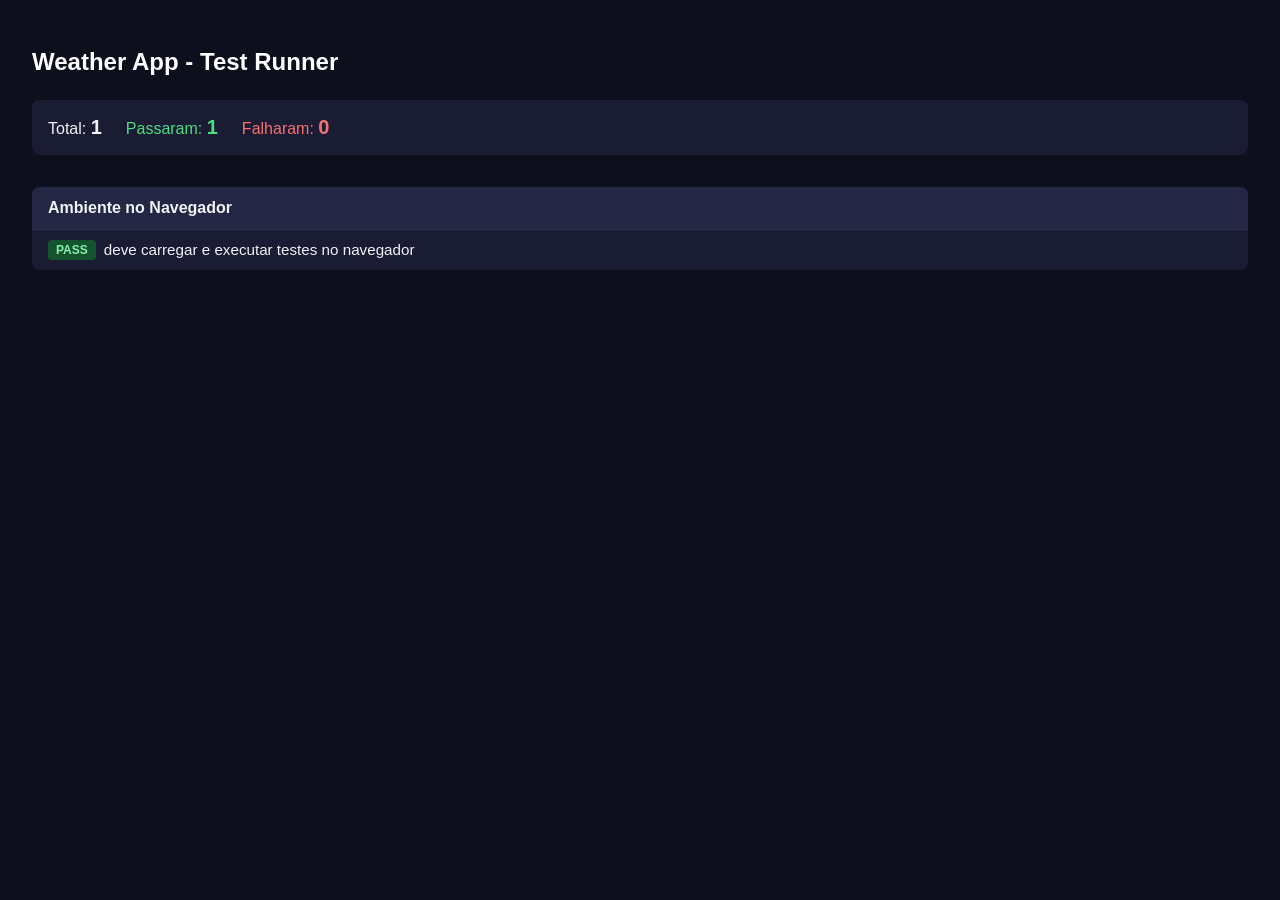
==== tests/runner.html @ 443f82dc "Configure native test runner and project structure" ====
<!DOCTYPE html>
<html lang="pt-BR">
<head>
  <meta charset="UTF-8">
  <meta name="viewport" content="width=device-width, initial-scale=1.0">
  <title>Test Runner - Weather App</title>
  <style>
    body {
      font-family: -apple-system, BlinkMacSystemFont, "Segoe UI", Roboto, sans-serif;
      background: #0d0f1d;
      color: #f1f2f6;
      margin: 0;
      padding: 2rem;
    }
    h1 {
      font-size: 1.5rem;
      margin-bottom: 1.5rem;
      color: #fff;
    }
    .summary {
      display: flex;
      gap: 1.5rem;
      margin-bottom: 2rem;
      padding: 1rem;
      background: #191c32;
      border-radius: 8px;
    }
    .stat {
      font-size: 1rem;
    }
    .stat strong {
      font-size: 1.25rem;
    }
    .pass { color: #4ade80; }
    .fail { color: #f87171; }
    .suite {
      background: #191c32;
      border-radius: 8px;
      margin-bottom: 1rem;
      overflow: hidden;
    }
    .suite-header {
      padding: 0.75rem 1rem;
      background: #232743;
      font-weight: 600;
    }
    .test-item {
      padding: 0.6rem 1rem;
      border-top: 1px solid #2d3255;
      display: flex;
      align-items: center;
      gap: 0.5rem;
      font-size: 0.95rem;
    }
    .badge {
      font-size: 0.75rem;
      padding: 0.2rem 0.5rem;
      border-radius: 4px;
      font-weight: 600;
    }
    .badge-pass { background: #14532d; color: #86efac; }
    .badge-fail { background: #7f1d1d; color: #fca5a5; }
    .error-log {
      color: #fca5a5;
      font-family: monospace;
      font-size: 0.85rem;
      margin: 0.5rem 0 0.5rem 2rem;
      white-space: pre-wrap;
    }
  </style>
</head>
<body>
  <h1>Weather App - Test Runner</h1>
  <div class="summary" id="summary">
    <div class="stat">Total: <strong id="total-count">0</strong></div>
    <div class="stat pass">Passaram: <strong id="pass-count">0</strong></div>
    <div class="stat fail">Falharam: <strong id="fail-count">0</strong></div>
  </div>
  <div id="results"></div>

  <script type="module">
    const resultsContainer = document.getElementById('results');
    let total = 0;
    let passed = 0;
    let failed = 0;

    function updateSummary() {
      document.getElementById('total-count').textContent = total;
      document.getElementById('pass-count').textContent = passed;
      document.getElementById('fail-count').textContent = failed;
    }

    window.describe = async function(suiteName, fn) {
      const suiteEl = document.createElement('div');
      suiteEl.className = 'suite';
      const header = document.createElement('div');
      header.className = 'suite-header';
      header.textContent = suiteName;
      suiteEl.appendChild(header);
      resultsContainer.appendChild(suiteEl);

      const runTest = async (testName, testFn) => {
        total++;
        const item = document.createElement('div');
        item.className = 'test-item';
        try {
          await testFn();
          passed++;
          item.innerHTML = `<span class="badge badge-pass">PASS</span> <span>${testName}</span>`;
        } catch (err) {
          failed++;
          item.innerHTML = `<span class="badge badge-fail">FAIL</span> <span>${testName}</span><div class="error-log">${err.stack || err.message}</div>`;
        }
        suiteEl.appendChild(item);
        updateSummary();
      };

      const it = (name, testFn) => runTest(name, testFn);
      await fn(it);
    };

    window.assert = {
      strictEqual(actual, expected, msg) {
        if (actual !== expected) {
          throw new Error(msg || `Esperado: ${JSON.stringify(expected)}, recebido: ${JSON.stringify(actual)}`);
        }
      },
      deepStrictEqual(actual, expected, msg) {
        const a = JSON.stringify(actual);
        const b = JSON.stringify(expected);
        if (a !== b) {
          throw new Error(msg || `Esperado: ${b}, recebido: ${a}`);
        }
      },
      ok(value, msg) {
        if (!value) {
          throw new Error(msg || `Esperado valor verdadeiro, recebido: ${value}`);
        }
      }
    };

    // Teste de integridade do runner
    await describe('Ambiente no Navegador', (it) => {
      it('deve carregar e executar testes no navegador', () => {
        assert.ok(true);
      });
    });
  </script>
</body>
</html>
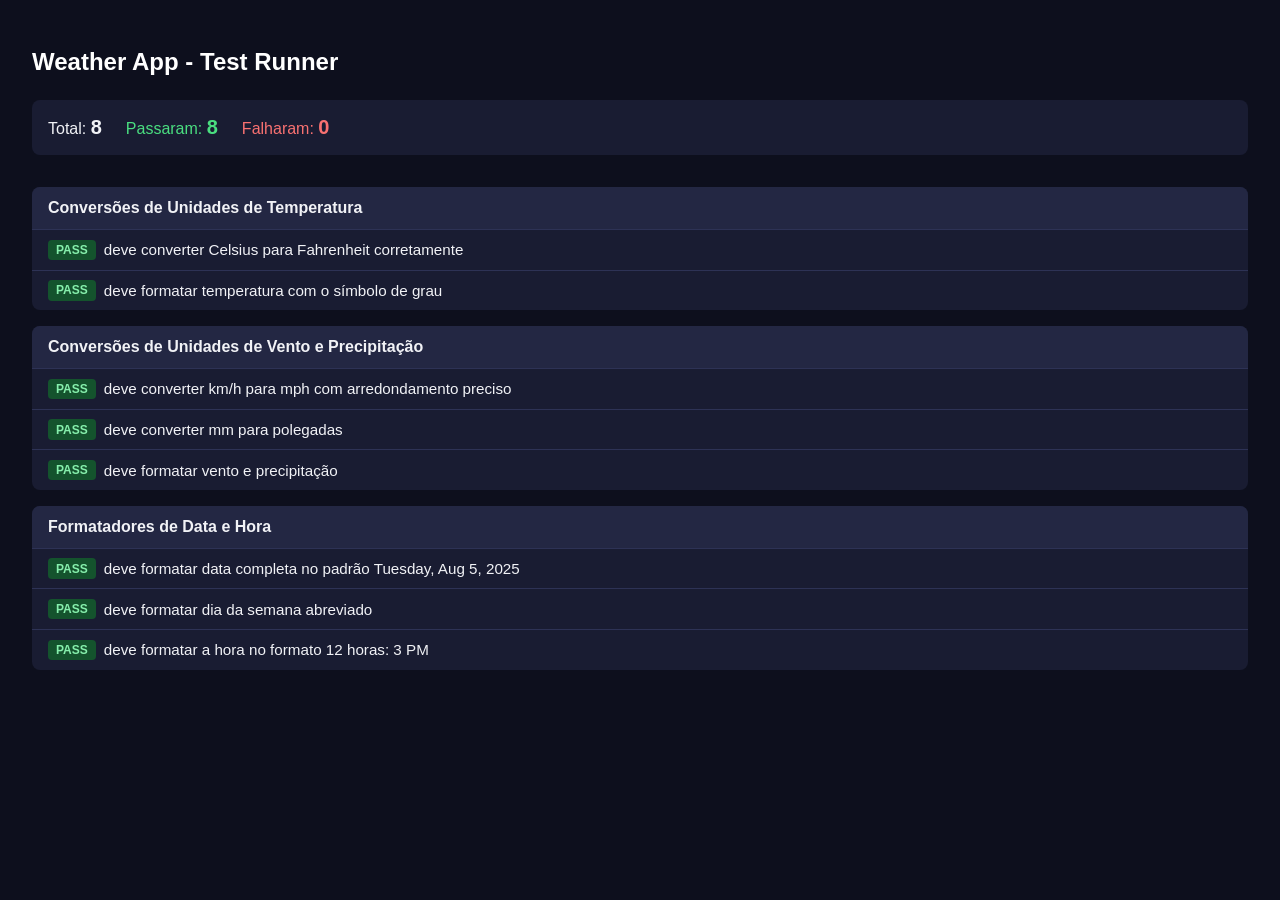
==== commit 7c364e55: "Add unit conversion and date formatting modules with unit tests" ====
--- a/tests/runner.html
+++ b/tests/runner.html
@@ -79,6 +79,25 @@
   <div id="results"></div>
 
   <script type="module">
+    import {
+      celsiusToFahrenheit,
+      fahrenheitToCelsius,
+      kmhToMph,
+      mphToKmh,
+      mmToInches,
+      inchesToMm,
+      formatTemperature,
+      formatWindSpeed,
+      formatPrecipitation
+    } from '../js/conversions.js';
+
+    import {
+      formatDate,
+      formatDayOfWeek,
+      formatHour,
+      formatIsoDate
+    } from '../js/formatters.js';
+
     const resultsContainer = document.getElementById('results');
     let total = 0;
     let passed = 0;
@@ -90,7 +109,7 @@
       document.getElementById('fail-count').textContent = failed;
     }
 
-    window.describe = async function(suiteName, fn) {
+    async function describe(suiteName, fn) {
       const suiteEl = document.createElement('div');
       suiteEl.className = 'suite';
       const header = document.createElement('div');
@@ -117,19 +136,12 @@
 
       const it = (name, testFn) => runTest(name, testFn);
       await fn(it);
-    };
+    }
 
-    window.assert = {
+    const assert = {
       strictEqual(actual, expected, msg) {
         if (actual !== expected) {
           throw new Error(msg || `Esperado: ${JSON.stringify(expected)}, recebido: ${JSON.stringify(actual)}`);
-        }
-      },
-      deepStrictEqual(actual, expected, msg) {
-        const a = JSON.stringify(actual);
-        const b = JSON.stringify(expected);
-        if (a !== b) {
-          throw new Error(msg || `Esperado: ${b}, recebido: ${a}`);
         }
       },
       ok(value, msg) {
@@ -139,10 +151,40 @@
       }
     };
 
-    // Teste de integridade do runner
-    await describe('Ambiente no Navegador', (it) => {
-      it('deve carregar e executar testes no navegador', () => {
-        assert.ok(true);
+    // Suite Conversões
+    await describe('Conversões de Unidades de Temperatura', (it) => {
+      it('deve converter Celsius para Fahrenheit corretamente', () => {
+        assert.strictEqual(celsiusToFahrenheit(0), 32);
+        assert.strictEqual(celsiusToFahrenheit(20), 68);
+      });
+      it('deve formatar temperatura com o símbolo de grau', () => {
+        assert.strictEqual(formatTemperature(20.4), '20°');
+      });
+    });
+
+    await describe('Conversões de Unidades de Vento e Precipitação', (it) => {
+      it('deve converter km/h para mph com arredondamento preciso', () => {
+        assert.strictEqual(kmhToMph(14), 9);
+      });
+      it('deve converter mm para polegadas', () => {
+        assert.strictEqual(mmToInches(25.4), 1);
+      });
+      it('deve formatar vento e precipitação', () => {
+        assert.strictEqual(formatWindSpeed(14, 'kmh'), '14 km/h');
+        assert.strictEqual(formatPrecipitation(0, 'mm'), '0 mm');
+      });
+    });
+
+    // Suite Formatadores
+    await describe('Formatadores de Data e Hora', (it) => {
+      it('deve formatar data completa no padrão Tuesday, Aug 5, 2025', () => {
+        assert.strictEqual(formatDate('2025-08-05T12:00:00Z'), 'Tuesday, Aug 5, 2025');
+      });
+      it('deve formatar dia da semana abreviado', () => {
+        assert.strictEqual(formatDayOfWeek('2025-08-05T12:00:00Z', true), 'Tue');
+      });
+      it('deve formatar a hora no formato 12 horas: 3 PM', () => {
+        assert.strictEqual(formatHour('2025-08-05T15:00'), '3 PM');
       });
     });
   </script>
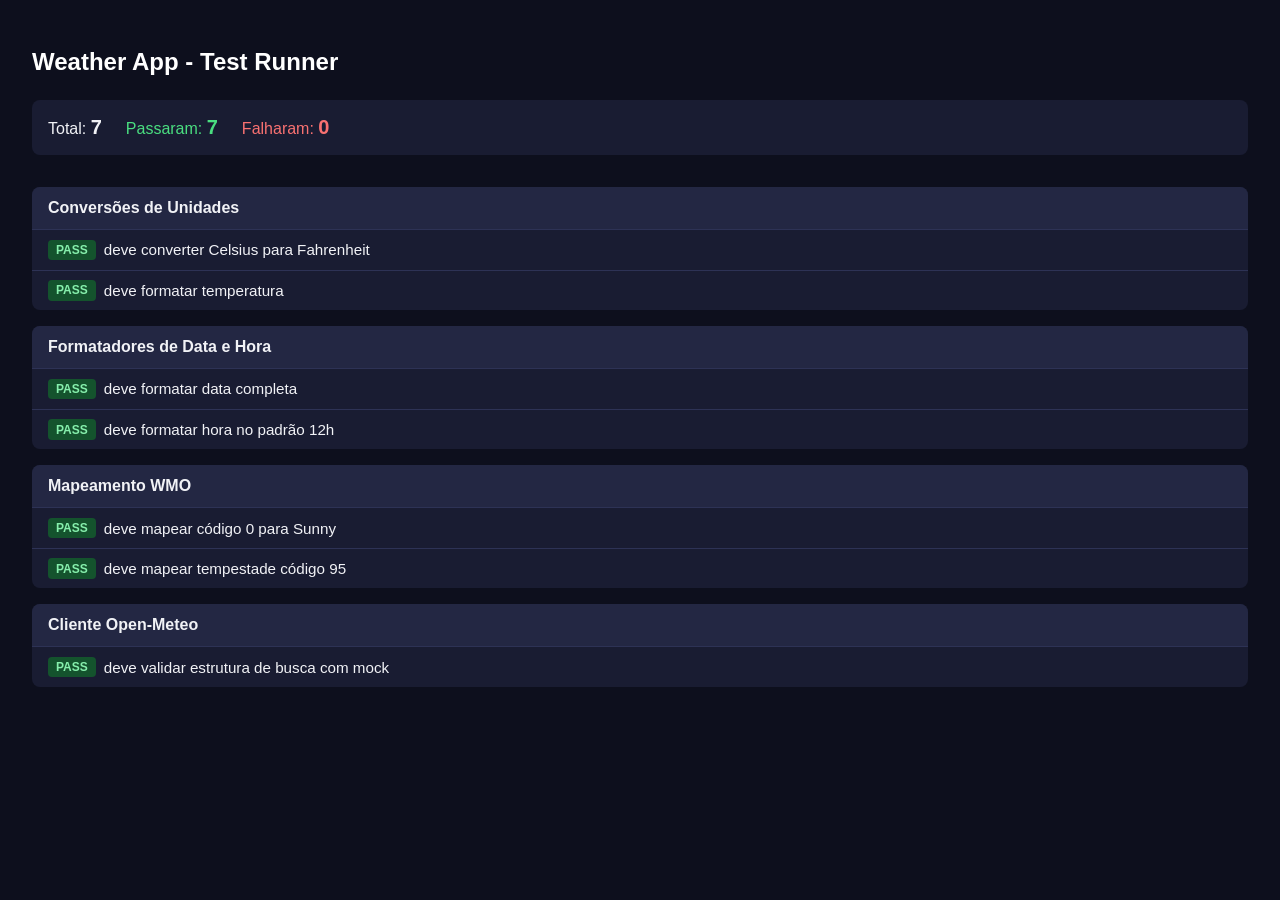
==== commit 04fbe3fd: "Implement Open-Meteo API integration and WMO code mapping with test coverage" ====
--- a/tests/runner.html
+++ b/tests/runner.html
@@ -81,11 +81,6 @@
   <script type="module">
     import {
       celsiusToFahrenheit,
-      fahrenheitToCelsius,
-      kmhToMph,
-      mphToKmh,
-      mmToInches,
-      inchesToMm,
       formatTemperature,
       formatWindSpeed,
       formatPrecipitation
@@ -94,9 +89,11 @@
     import {
       formatDate,
       formatDayOfWeek,
-      formatHour,
-      formatIsoDate
+      formatHour
     } from '../js/formatters.js';
+
+    import { getWeatherInfo } from '../js/weather-codes.js';
+    import { searchCities, getWeatherData } from '../js/api.js';
 
     const resultsContainer = document.getElementById('results');
     let total = 0;
@@ -151,40 +148,46 @@
       }
     };
 
-    // Suite Conversões
-    await describe('Conversões de Unidades de Temperatura', (it) => {
-      it('deve converter Celsius para Fahrenheit corretamente', () => {
-        assert.strictEqual(celsiusToFahrenheit(0), 32);
+    await describe('Conversões de Unidades', (it) => {
+      it('deve converter Celsius para Fahrenheit', () => {
         assert.strictEqual(celsiusToFahrenheit(20), 68);
       });
-      it('deve formatar temperatura com o símbolo de grau', () => {
+      it('deve formatar temperatura', () => {
         assert.strictEqual(formatTemperature(20.4), '20°');
       });
     });
 
-    await describe('Conversões de Unidades de Vento e Precipitação', (it) => {
-      it('deve converter km/h para mph com arredondamento preciso', () => {
-        assert.strictEqual(kmhToMph(14), 9);
+    await describe('Formatadores de Data e Hora', (it) => {
+      it('deve formatar data completa', () => {
+        assert.strictEqual(formatDate('2025-08-05T12:00:00Z'), 'Tuesday, Aug 5, 2025');
       });
-      it('deve converter mm para polegadas', () => {
-        assert.strictEqual(mmToInches(25.4), 1);
-      });
-      it('deve formatar vento e precipitação', () => {
-        assert.strictEqual(formatWindSpeed(14, 'kmh'), '14 km/h');
-        assert.strictEqual(formatPrecipitation(0, 'mm'), '0 mm');
+      it('deve formatar hora no padrão 12h', () => {
+        assert.strictEqual(formatHour('2025-08-05T15:00'), '3 PM');
       });
     });
 
-    // Suite Formatadores
-    await describe('Formatadores de Data e Hora', (it) => {
-      it('deve formatar data completa no padrão Tuesday, Aug 5, 2025', () => {
-        assert.strictEqual(formatDate('2025-08-05T12:00:00Z'), 'Tuesday, Aug 5, 2025');
+    await describe('Mapeamento WMO', (it) => {
+      it('deve mapear código 0 para Sunny', () => {
+        const info = getWeatherInfo(0);
+        assert.strictEqual(info.description, 'Sunny');
+        assert.strictEqual(info.icon, 'assets/images/icon-sunny.webp');
       });
-      it('deve formatar dia da semana abreviado', () => {
-        assert.strictEqual(formatDayOfWeek('2025-08-05T12:00:00Z', true), 'Tue');
+      it('deve mapear tempestade código 95', () => {
+        const info = getWeatherInfo(95);
+        assert.strictEqual(info.description, 'Thunderstorm');
       });
-      it('deve formatar a hora no formato 12 horas: 3 PM', () => {
-        assert.strictEqual(formatHour('2025-08-05T15:00'), '3 PM');
+    });
+
+    await describe('Cliente Open-Meteo', (it) => {
+      it('deve validar estrutura de busca com mock', async () => {
+        const mockFetch = async () => ({
+          ok: true,
+          json: async () => ({
+            results: [{ id: 1, name: 'Berlin', country: 'Germany', latitude: 52.52, longitude: 13.41 }]
+          })
+        });
+        const res = await searchCities('Berlin', mockFetch);
+        assert.strictEqual(res[0].name, 'Berlin');
       });
     });
   </script>
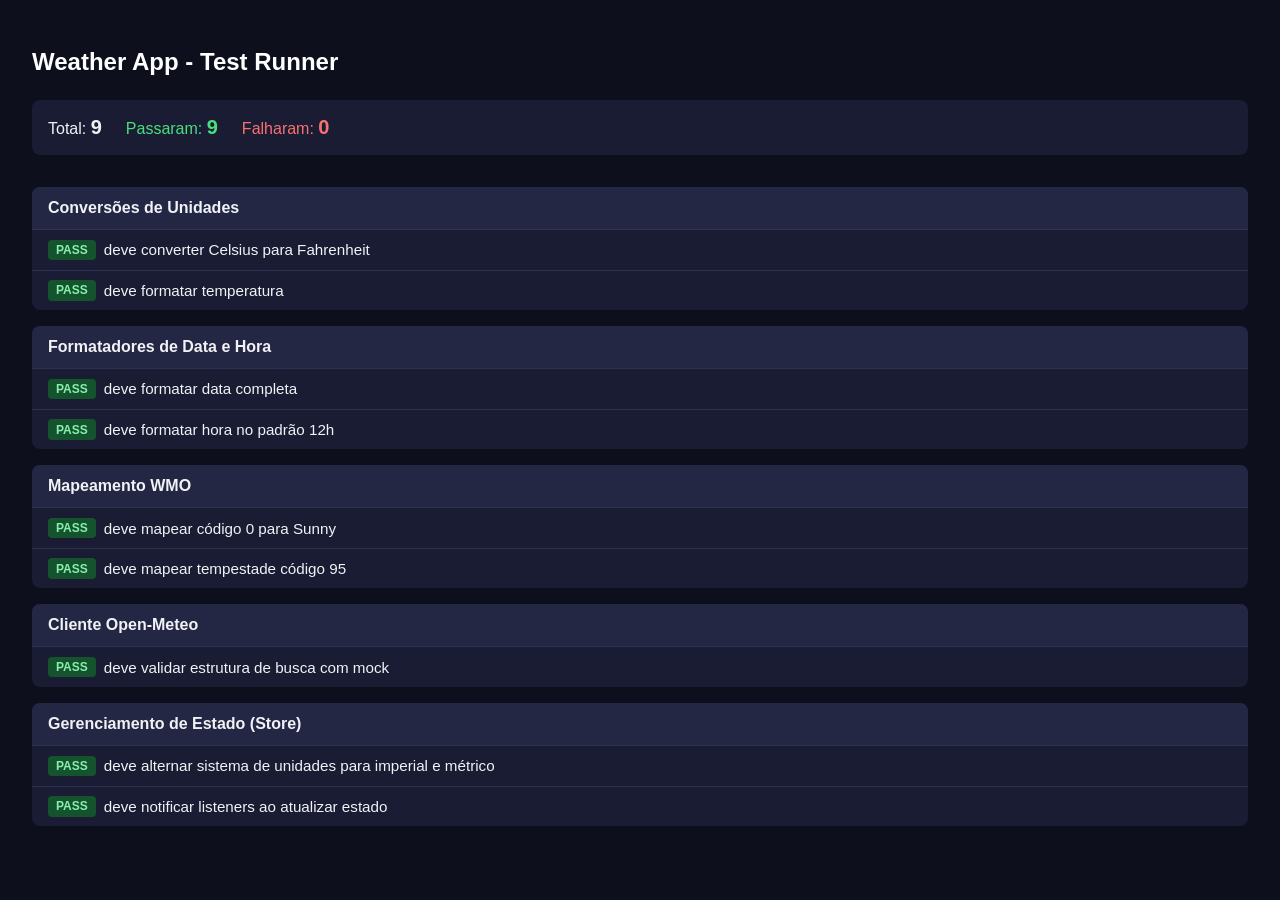
==== commit b65ac5ec: "Add reactive state management and local storage persistence" ====
--- a/tests/runner.html
+++ b/tests/runner.html
@@ -94,6 +94,7 @@
 
     import { getWeatherInfo } from '../js/weather-codes.js';
     import { searchCities, getWeatherData } from '../js/api.js';
+    import { createStore } from '../js/state.js';
 
     const resultsContainer = document.getElementById('results');
     let total = 0;
@@ -190,6 +191,24 @@
         assert.strictEqual(res[0].name, 'Berlin');
       });
     });
+
+    await describe('Gerenciamento de Estado (Store)', (it) => {
+      it('deve alternar sistema de unidades para imperial e métrico', () => {
+        const store = createStore({ storage: null });
+        store.setSystem('imperial');
+        assert.strictEqual(store.getState().units.temperature, 'fahrenheit');
+        assert.strictEqual(store.getState().units.windSpeed, 'mph');
+        store.setSystem('metric');
+        assert.strictEqual(store.getState().units.temperature, 'celsius');
+      });
+      it('deve notificar listeners ao atualizar estado', () => {
+        const store = createStore({ storage: null });
+        let notified = false;
+        store.subscribe(() => { notified = true; });
+        store.setStatus('loading');
+        assert.strictEqual(notified, true);
+      });
+    });
   </script>
 </body>
 </html>
